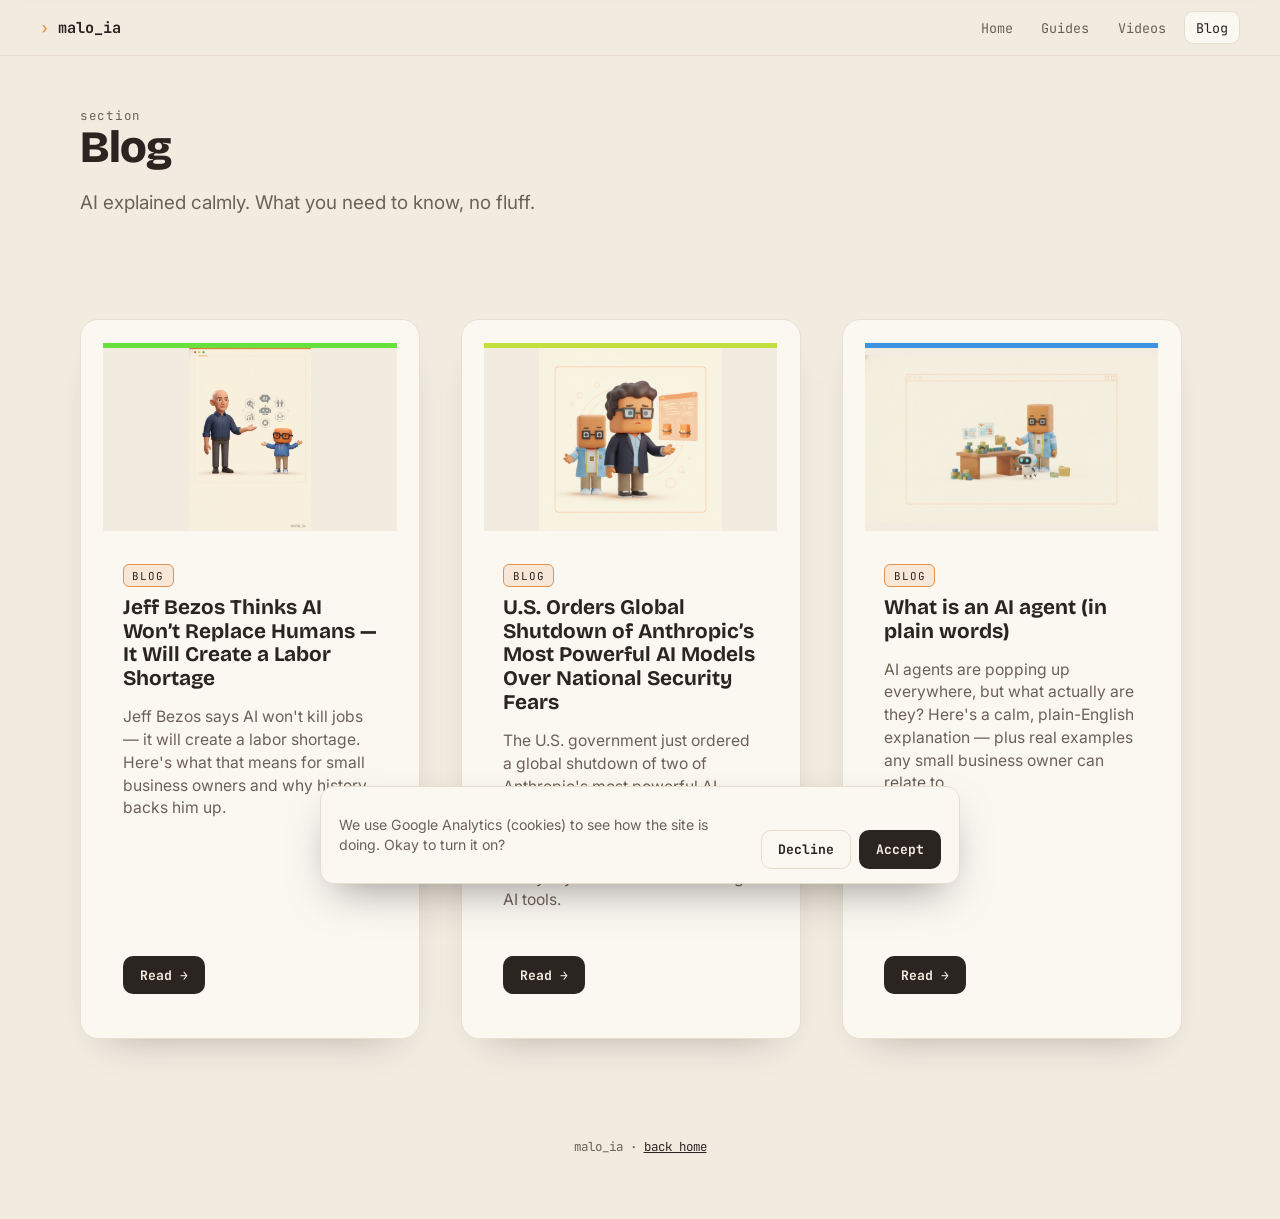
==== blog.html @ bac40493 "malo_ia: sitio completo + motor de contenido" ====
<!DOCTYPE html>
<html lang="en">
<head>
<meta charset="UTF-8">
<meta name="viewport" content="width=device-width, initial-scale=1.0">
<title>Blog — malo_ia</title>
<meta name="description" content="AI explained calmly, no jargon, no hype.">
<link rel="preconnect" href="https://fonts.googleapis.com">
<link rel="preconnect" href="https://fonts.gstatic.com" crossorigin>
<link href="https://fonts.googleapis.com/css2?family=Bricolage+Grotesque:opsz,wght@12..96,600;12..96,800&family=Inter:wght@400;500;600&family=JetBrains+Mono:wght@400;500;700&display=swap" rel="stylesheet">
<link rel="stylesheet" href="styles.css">
<link rel="stylesheet" href="app.css">
</head>
<body data-view="section" data-section="blog">

  <nav class="topnav">
    <a class="topnav__brand" href="index.html">malo_ia</a>
    <a class="topnav__link" href="index.html">Home</a>
    <a class="topnav__link" href="guias.html">Guides</a>
    <a class="topnav__link" href="memes.html">Videos</a>
    <a class="topnav__link is-active" href="blog.html">Blog</a>
  </nav>

  <header class="section" data-fallback>
    <p class="section__eyebrow">section</p>
    <h1 class="section__title">Blog</h1>
    <p class="lede">AI explained calmly. What you need to know, no fluff.</p>
  </header>

  <main class="section">
    <div id="malo-grid" class="grid"></div>
  </main>

  <footer class="foot">
    malo_ia · <a href="index.html">back home</a>
  </footer>

  <script src="app.js"></script>
</body>
</html>
---- styles.css ----
/* ════════════════════════════════════════════════════════════════
   Malo IA — Landing
   Identidad: toda la web vive dentro de un "editor de código".
   Paleta derivada de BIX. Recorrido de frío → cálido al bajar.
   ════════════════════════════════════════════════════════════════ */

:root{
  --ink:        #2a2521;   /* texto, casi negro cálido */
  --ink-soft:   #6b6157;
  --cream:      #f2ebe0;   /* fondo cálido base */
  --panel:      #fbf8f2;   /* paneles claros */
  --orange:     #e3924f;   /* acento BIX */
  --blue:       #8cbdd9;   /* hoodie BIX */
  --yellow:     #efbb47;   /* cierre BIX (pop) */
  --night:      #16212e;   /* el ruido (frío/oscuro) */
  --night-soft: #243446;

  --maxw: 1120px;
  --r: 16px;

  --font-display: "Bricolage Grotesque", system-ui, sans-serif;
  --font-body: "Inter", system-ui, sans-serif;
  --font-mono: "JetBrains Mono", ui-monospace, monospace;
}

*{ box-sizing:border-box; margin:0; padding:0; }
html{ scroll-behavior:smooth; }
body{
  font-family:var(--font-body);
  color:var(--ink);
  background:var(--cream);
  -webkit-font-smoothing:antialiased;
  overflow-x:hidden;
}
img{ display:block; max-width:100%; }

.wrap{ width:min(100% - 2.5rem, var(--maxw)); margin-inline:auto; }

/* ── Tipografía compartida ───────────────────────────────────────── */
.eyebrow{
  font-family:var(--font-mono);
  font-size:.78rem; letter-spacing:.14em; text-transform:lowercase;
  color:var(--ink-soft); margin-bottom:1rem;
}
.headline{
  font-family:var(--font-display); font-weight:800;
  font-size:clamp(2rem, 6vw, 3.6rem); line-height:1.02;
  letter-spacing:-.02em; max-width:16ch;
}
.lede{
  font-size:clamp(1rem, 1.6vw, 1.18rem); line-height:1.5;
  color:var(--ink-soft); max-width:42ch; margin-top:1.1rem;
}

/* ════════════════════  S1 · HERO  ════════════════════ */
.hero{
  min-height:100svh; display:flex; align-items:center;
  padding:5rem 0 3rem; background:var(--cream);
}
.hero .wrap{ display:flex; flex-direction:column; align-items:center; text-align:center; }
.brandmark{
  font-family:var(--font-mono); font-weight:700; font-size:.95rem;
  letter-spacing:.05em; color:var(--ink); margin-bottom:1.6rem;
}
.brandmark::before{ content:"› "; color:var(--orange); }

/* la ventana de editor = firma del sitio */
.editor{
  width:min(100%, 880px);
  background:var(--panel);
  border:1px solid #e6ddcf;
  border-radius:var(--r);
  box-shadow:0 30px 60px -28px rgba(42,37,33,.45), 0 2px 0 #fff inset;
  overflow:hidden;
}
.editor__bar{
  display:flex; align-items:center; gap:.5rem;
  padding:.7rem 1rem; background:#f4eee3; border-bottom:1px solid #e9e0d1;
}
.dot{ width:11px; height:11px; border-radius:50%; }
.dot--orange{ background:var(--orange); }
.dot--blue{ background:var(--blue); }
.dot--yellow{ background:var(--yellow); }
.editor__tab{
  font-family:var(--font-mono); font-size:.8rem; color:var(--ink-soft);
  margin-left:.7rem; padding:.15rem .6rem; background:#fff;
  border:1px solid #e9e0d1; border-radius:7px;
}
.editor__status{
  font-family:var(--font-mono); font-size:.72rem; color:var(--orange);
  margin-left:auto; display:flex; align-items:center; gap:.4rem;
}
.editor__status::before{
  content:""; width:7px; height:7px; border-radius:50%;
  background:var(--orange); box-shadow:0 0 0 0 rgba(227,146,79,.6);
  animation:pulse 2s infinite;
}
@keyframes pulse{ 70%{ box-shadow:0 0 0 6px rgba(227,146,79,0);} 100%{ box-shadow:0 0 0 0 rgba(227,146,79,0);} }

.editor__stage{
  position:relative; aspect-ratio:16/9; overflow:hidden; background:#dfe7ee;
}
.editor__stage > spline-viewer,
.editor__stage > iframe{ position:absolute; inset:0; width:100%; height:100%; border:0; }
.stage__bg{ position:absolute; inset:0; width:100%; height:100%; object-fit:cover; }
.stage__bix{
  position:absolute; bottom:-2%; left:50%; transform:translateX(-50%);
  width:34%; min-width:160px; object-fit:contain; filter:drop-shadow(0 18px 22px rgba(0,0,0,.18));
}
.stage__comment{
  position:absolute; left:1rem; top:1rem;
  font-family:var(--font-mono); font-size:.8rem; color:#fff;
  background:rgba(22,33,46,.55); padding:.3rem .65rem; border-radius:6px;
  backdrop-filter:blur(3px);
}

.hero__title{
  font-family:var(--font-display); font-weight:800;
  font-size:clamp(1.8rem, 4.4vw, 3rem); line-height:1.04; letter-spacing:-.02em;
  max-width:18ch; margin:2.4rem auto 0;
}
.hero__sub{ font-size:clamp(1rem,1.6vw,1.18rem); color:var(--ink-soft); margin-top:1rem; }
.hero__cue{
  font-family:var(--font-mono); font-size:.78rem; color:var(--ink-soft);
  margin-top:2.4rem; display:flex; flex-direction:column; align-items:center; gap:.3rem;
}
.hero__cue span{ animation:bob 1.8s ease-in-out infinite; font-size:1rem; }
@keyframes bob{ 50%{ transform:translateY(5px);} }

/* ════════════════════  Escenas (común)  ════════════════════ */
.scene{ position:relative; min-height:100svh; display:flex; align-items:center; overflow:hidden; }
.scene__bg{ position:absolute; inset:0; width:100%; height:120%; top:-10%; object-fit:cover; z-index:0; }
.scene__inner{ position:relative; z-index:2; width:min(100% - 2.5rem, var(--maxw)); margin-inline:auto;
  padding:6rem 0; display:flex; align-items:center; gap:2rem; }
.scene__inner--center{ flex-direction:column; text-align:center; justify-content:center; }
.copy{ position:relative; z-index:2; }

/* ── S2 · El ruido (capas + pin) ── */
.scene--noise{ background:var(--night); color:#eaf0f6; }
.scene--noise .eyebrow{ color:#8aa0b6; }
.scene--noise .lede{ color:#eaf1f8; }
.layers{ position:relative; width:100%; height:100svh; display:flex; align-items:center; justify-content:center; }
.layer{ position:absolute; inset:0; width:100%; height:100%; object-fit:cover; }
.layer--bg{ z-index:0; opacity:.9; }
.layer--front{ z-index:1; opacity:.95; }
.layer--char{ z-index:2; object-fit:contain; width:auto; height:46%; left:50%; top:54%; transform:translate(-50%,-50%); }
.scene--noise .copy{ z-index:3; text-align:center; padding:1.8rem 1.6rem; border-radius:18px;
  text-shadow:0 2px 18px rgba(0,0,0,.92);
  background:radial-gradient(ellipse at center, rgba(8,13,20,.62), rgba(8,13,20,0) 72%); }
.copy--center{ margin-inline:auto; }

/* ── S3 · Te tengo ── */
.scene--order{ background:#ece2d2; }
.scene--order .copy{
  background:rgba(251,248,242,.80);
  -webkit-backdrop-filter:blur(7px); backdrop-filter:blur(7px);
  padding:1.7rem 1.9rem; border-radius:16px;
  border:1px solid rgba(255,255,255,.55);
  box-shadow:0 18px 40px -28px rgba(42,37,33,.5);
}
.figure--right{ width:42%; max-width:460px; object-fit:contain; margin-left:auto;
  filter:drop-shadow(0 24px 30px rgba(0,0,0,.16)); }
@media (max-width:780px){ .scene--order .scene__inner{ flex-direction:column-reverse; } .figure--right{ width:78%; margin:0 auto; } }

/* ── S4 · Lo que aprendes (riel horizontal) ── */
.scene--value{ background:#f4eee4; display:block; align-items:initial; }
.value__head{ position:relative; z-index:2; padding-top:6rem; }
.rail{ position:relative; z-index:2; height:100svh; display:flex; align-items:center; }
.rail__track{ display:flex; gap:1.5rem; padding:0 max(2.5rem, calc((100vw - var(--maxw))/2)); will-change:transform; }
.card{
  flex:0 0 78vw; max-width:340px; background:var(--panel);
  border:1px solid #e8dfd0; border-radius:18px; padding:1.4rem;
  box-shadow:0 20px 40px -26px rgba(42,37,33,.4);
}
@media (min-width:780px){ .card{ flex-basis:320px; } }
.card img{ width:100%; aspect-ratio:16/10; object-fit:contain; margin-bottom:1rem; }
.card h3{ font-family:var(--font-display); font-weight:700; font-size:1.3rem; margin-bottom:.4rem; }
.card p{ color:var(--ink-soft); font-size:.98rem; line-height:1.45; }
.card--bix{ background:linear-gradient(160deg,#fff,#f3ebdc); border-color:var(--yellow); }

/* ── S5 · El cambio (wipe antes/después) ── */
.scene--shift{ background:#efe6d8; }
.beforeafter{ position:relative; width:min(100%, 820px); aspect-ratio:16/9;
  margin:2rem auto 0; border-radius:var(--r); overflow:hidden;
  box-shadow:0 30px 60px -30px rgba(42,37,33,.5); }
.ba{ position:absolute; inset:0; width:100%; height:100%; object-fit:cover; }
.ba--before{ z-index:1; filter:saturate(.8); }
.ba--after{ z-index:2; clip-path:inset(0 0 0 100%); } /* JS revela */
.ba__tag{ position:absolute; bottom:1rem; z-index:3; font-family:var(--font-mono);
  font-size:.72rem; padding:.25rem .6rem; border-radius:6px; background:rgba(255,255,255,.85); }
.ba__tag--before{ left:1rem; }
.ba__tag--after{ right:1rem; background:var(--yellow); }

/* ── S6 · CTA ── */
.scene--cta{ background:#f2e6d2; }
.figure--wave{ width:34%; max-width:300px; object-fit:contain; margin:0 auto 1.5rem;
  filter:drop-shadow(0 22px 26px rgba(0,0,0,.16)); }
.btn{
  display:inline-block; margin-top:1.8rem; font-family:var(--font-mono); font-weight:700;
  font-size:.95rem; color:#fff; background:var(--ink); text-decoration:none;
  padding:.9rem 1.6rem; border-radius:10px; transition:transform .15s ease, background .15s ease;
}
.btn:hover{ transform:translateY(-2px); background:var(--orange); }
.btn:focus-visible{ outline:3px solid var(--blue); outline-offset:3px; }
.signoff{ font-family:var(--font-mono); font-size:.76rem; color:var(--ink-soft); margin-top:2.4rem; }

/* ── Redes sociales (CTA) ── */
.social__label{ font-family:var(--font-mono); font-size:.8rem; color:var(--ink-soft); margin-top:1.8rem; }
.social{ display:flex; flex-wrap:wrap; gap:.7rem; justify-content:center; margin-top:.9rem; }
.social__link{
  font-family:var(--font-mono); font-weight:700; font-size:.92rem;
  color:var(--ink); text-decoration:none;
  padding:.7rem 1.15rem; border-radius:10px;
  background:var(--panel); border:1px solid #e6ddcf;
  transition:transform .15s ease, background .15s ease, color .15s ease, border-color .15s ease;
}
.social__link::before{ content:"\203A  "; color:var(--orange); }
.social__link:hover{ transform:translateY(-2px); background:var(--ink); color:var(--cream); border-color:var(--ink); }
.social__link:hover::before{ color:var(--yellow); }
.social__link:focus-visible{ outline:3px solid var(--blue); outline-offset:3px; }

/* ── Animación base (revelado) ── */
[data-anim="up"]{ opacity:0; transform:translateY(24px); }
.is-in[data-anim="up"], [data-anim="up"].is-in{ opacity:1; transform:none; }

/* ── Accesibilidad / movimiento reducido ── */
@media (prefers-reduced-motion:reduce){
  html{ scroll-behavior:auto; }
  *{ animation:none !important; transition:none !important; }
  [data-anim="up"]{ opacity:1; transform:none; }
  .ba--after{ clip-path:inset(0 0 0 0); } /* muestra el "después" fijo */
}

/* ── Foco visible global ── */
a:focus-visible, button:focus-visible{ outline:3px solid var(--blue); outline-offset:3px; }
---- app.css ----
/* ════════════════════════════════════════════════════════════════
   malo_ia — componentes de contenido (carrusel + secciones + nav)
   Usa las mismas variables que styles.css (:root). Responsive y con
   la misma vibra cálida de la landing.
   ════════════════════════════════════════════════════════════════ */

/* ── Ajustes a la landing ──────────────────────────────────────────────────
   1) En las escenas centradas, el título y el lede comparten el mismo eje
      (sin margin auto, el lede quedaba corrido a la izquierda).
   2) S2 ahora es cálida: el eyebrow gris-azulado se perdía → tono cálido legible. */
.scene--noise .headline, .scene--noise .lede,
.scene__inner--center .headline, .scene__inner--center .lede{ margin-inline:auto; }
.scene--noise .eyebrow{ color:#f3ead9; }

/* 3) S4 'what you learn': llenar el hueco entre el titulo y las tarjetas con
      una linea de apoyo + BIX presentando (flota suave), y subir las cards. */
.value__head{ display:flex; align-items:center; gap:2.5rem; flex-wrap:wrap; padding-top:5rem; }
.value__intro{ flex:1 1 360px; }
.value__intro .lede{ margin-top:1.1rem; }
.value__bix{
  flex:0 0 auto; width:min(34%, 300px); object-fit:contain;
  filter:drop-shadow(0 18px 26px rgba(42,37,33,.18));
  animation: valBixFloat 5s ease-in-out infinite;
}
@keyframes valBixFloat{ 0%,100%{ transform:translateY(0); } 50%{ transform:translateY(-12px); } }
.scene--value .rail{ height:auto; min-height:auto; padding:2.5rem 0 3.5rem; }
@media (max-width:780px){
  .value__bix{ width:62%; margin:0 auto; }
  .value__head{ padding-top:4rem; }
}
@media (prefers-reduced-motion:reduce){ .value__bix{ animation:none; } }

/* 4) S6 'your turn': el texto secundario se perdia sobre el fondo brillante.
      Lo paso a oscuro con un halo suave + agrego botones a las secciones. */
.scene--cta .eyebrow,
.scene--cta .lede,
.scene--cta .social__label,
.scene--cta .signoff{
  color: var(--ink);
  text-shadow: 0 1px 2px rgba(255,251,244,.6), 0 2px 16px rgba(255,251,244,.85);
}
.scene--cta .lede{ font-weight:500; }
.cta-sections{ display:flex; gap:.7rem; flex-wrap:wrap; justify-content:center; margin-top:1.9rem; }
.cta-sections .btn{ font-size:.9rem; padding:.85rem 1.4rem; }

/* ── Nav superior (para movernos entre apartados) ── */
.topnav{
  position:sticky; top:0; z-index:50;
  display:flex; align-items:center; gap:.4rem; flex-wrap:wrap;
  padding:.7rem clamp(1rem, 4vw, 2.5rem);
  background:rgba(242,235,224,.82); backdrop-filter:blur(10px);
  border-bottom:1px solid var(--border, #e6ddcf);
}
.topnav__brand{
  font-family:var(--font-mono); font-weight:700; font-size:.95rem;
  color:var(--ink); text-decoration:none; margin-right:auto;
}
.topnav__brand::before{ content:"› "; color:var(--orange); }
.topnav__link{
  font-family:var(--font-mono); font-size:.84rem; color:var(--ink-soft);
  text-decoration:none; padding:.4rem .7rem; border-radius:9px;
  transition:background .15s ease, color .15s ease;
}
.topnav__link:hover{ background:var(--panel); color:var(--ink); }
.topnav__link.is-active{ color:var(--ink); background:var(--panel); border:1px solid var(--border,#e6ddcf); }

/* ── Encabezado de sección ── */
.section{ width:min(100% - 2.5rem, var(--maxw)); margin:0 auto; padding:3.2rem 0; }
.section__head{ margin-bottom:1.6rem; }
.section__head--row{ display:flex; align-items:flex-end; justify-content:space-between; gap:1rem; flex-wrap:wrap; }
.section__eyebrow{
  font-family:var(--font-mono); font-size:.78rem; letter-spacing:.14em;
  text-transform:lowercase; color:var(--ink-soft);
}
.section__title{
  font-family:var(--font-display); font-weight:800;
  font-size:clamp(1.7rem, 5vw, 2.8rem); line-height:1.04; letter-spacing:-.02em;
}
.section__more{
  font-family:var(--font-mono); font-size:.85rem; color:var(--ink);
  text-decoration:none; border-bottom:2px solid var(--yellow);
}

/* ── Ajustes responsive (móvil / tablet) ── */
@media (max-width:560px){
  .section{ padding:2.2rem 0; }
  .topnav{ padding:.6rem .9rem; gap:.2rem; }
  .topnav__link{ padding:.35rem .5rem; font-size:.8rem; }
  .article{ padding:1.6rem 0 1rem; }
  .carousel__rail{ padding-left:1rem; padding-right:1rem; }
}

/* ── Carrusel "lo nuevo" ── */
.carousel{ position:relative; }
.carousel__rail{
  display:flex; gap:1.2rem; overflow-x:auto; scroll-snap-type:x mandatory;
  padding:.4rem clamp(1rem,4vw,2.5rem) 1.4rem;
  scrollbar-width:none; -ms-overflow-style:none;
}
.carousel__rail::-webkit-scrollbar{ display:none; }

/* tarjeta del carrusel: SOLO imagen + título en negrita (sin apreturas) */
.snap{
  scroll-snap-align:start; flex:0 0 78vw; max-width:360px;
  text-decoration:none; color:var(--ink); display:block;
}
@media (min-width:780px){ .snap{ flex-basis:360px; } }
.snap__cover{
  width:100%; aspect-ratio:16/9; object-fit:cover; display:block;
  border-radius:16px; border:1px solid var(--border, #e8dfd0); background:var(--cream);
  box-shadow:0 20px 40px -28px rgba(42,37,33,.4);
  transition:transform .18s ease, box-shadow .18s ease;
}
.snap:hover .snap__cover{ transform:translateY(-3px); box-shadow:0 26px 48px -24px rgba(42,37,33,.5); }
.snap__title{
  font-family:var(--font-display); font-weight:800; font-size:1.2rem; line-height:1.18;
  letter-spacing:-.01em; margin-top:.8rem;
}
.snap__title::after{
  content:""; display:block; width:40px; height:4px; border-radius:3px;
  background:var(--acc, var(--orange)); margin-top:.55rem;
}
.carousel__btn{
  position:absolute; top:38%; z-index:5; width:42px; height:42px; border:0; cursor:pointer;
  border-radius:50%; background:var(--ink); color:var(--cream); font-size:1.1rem;
  display:none; align-items:center; justify-content:center;
  box-shadow:0 8px 20px -8px rgba(42,37,33,.6);
}
@media (min-width:900px){ .carousel__btn{ display:flex; } }
.carousel__btn--prev{ left:.3rem; } .carousel__btn--next{ right:.3rem; }

/* ── Grilla de secciones ── */
.grid{
  display:grid; gap:1.4rem;
  /* min(100%, 280px) evita que se desborde en celulares angostos */
  grid-template-columns:repeat(auto-fill, minmax(min(100%, 280px), 1fr));
}

/* ── Tarjeta ── */
.card{
  background:var(--panel); border:1px solid var(--border, #e8dfd0);
  border-radius:18px; overflow:hidden; display:flex; flex-direction:column;
  box-shadow:0 20px 40px -28px rgba(42,37,33,.4);
  transition:transform .18s ease, box-shadow .18s ease;
}
.card:hover{ transform:translateY(-3px); box-shadow:0 26px 48px -26px rgba(42,37,33,.5); }
/* barra de color de la publicación (teoría del color → el grid toma carácter) */
.card__bar{ display:block; height:5px; background:var(--acc, var(--orange)); }
.card__cover{ width:100%; aspect-ratio:16/9; object-fit:cover; background:var(--cream); }
.card__body{ padding:1.1rem 1.2rem 1.3rem; display:flex; flex-direction:column; gap:.55rem; flex:1; }
.card__tag{
  align-self:flex-start; font-family:var(--font-mono); font-size:.68rem;
  letter-spacing:.08em; text-transform:uppercase; padding:.2rem .55rem; border-radius:6px;
  color:var(--ink); background:var(--cream); border:1px solid var(--border,#e8dfd0);
}
.card__tag--guias{ background:#fbf2d6; border-color:var(--yellow); }
.card__tag--memes{ background:#e4f0f7; border-color:var(--blue); }
.card__tag--blog{ background:#f8e7d6; border-color:var(--orange); }
.card__title{ font-family:var(--font-display); font-weight:700; font-size:1.18rem; line-height:1.15; }
.card__text{ color:var(--ink-soft); font-size:.95rem; line-height:1.45; }
.card__caption{
  font-size:.9rem; color:var(--ink-soft); line-height:1.5; white-space:pre-line;
  background:var(--cream); border-radius:10px; padding:.7rem .8rem; border:1px dashed var(--border,#e6ddcf);
}
.card__actions{ display:flex; flex-wrap:wrap; gap:.5rem; margin-top:auto; padding-top:.4rem; }

/* ── Botones ── */
.btn{
  display:inline-flex; align-items:center; gap:.4rem; cursor:pointer;
  font-family:var(--font-mono); font-weight:700; font-size:.82rem; text-decoration:none;
  padding:.6rem 1rem; border-radius:10px; border:1px solid transparent;
  transition:transform .15s ease, background .15s ease, color .15s ease;
}
.btn:hover{ transform:translateY(-2px); }
.btn--primary{ background:var(--ink); color:var(--cream); }
.btn--primary:hover{ background:var(--orange); }
.btn--ghost{ background:var(--panel); color:var(--ink); border-color:var(--border,#e6ddcf); }
.btn--ghost:hover{ background:var(--cream); }
.btn--share{ background:var(--cream); color:var(--ink); border-color:var(--border,#e6ddcf); padding:.55rem .8rem; }

/* ── CTA de embudo (link en bio → guía) ── */
.lead-cta{
  font-family:var(--font-mono); font-size:.8rem; color:var(--ink);
  background:var(--yellow); padding:.55rem .9rem; border-radius:10px; text-decoration:none;
  display:inline-flex; align-items:center; gap:.4rem; font-weight:700;
}
.lead-cta:hover{ filter:brightness(1.03); transform:translateY(-2px); }

/* ── Feed estilo 9gag (apartado de memes) ── */
.feed{ max-width:560px; margin:0 auto; display:flex; flex-direction:column; gap:1.6rem; }
.post{
  background:var(--panel); border:1px solid var(--border, #e8dfd0);
  border-radius:16px; overflow:hidden;
  box-shadow:0 20px 40px -28px rgba(42,37,33,.4);
}
.post__head{ padding:1rem 1.1rem .2rem; display:flex; flex-direction:column; gap:.5rem; }
.post__title{ font-family:var(--font-display); font-weight:800; font-size:1.35rem; line-height:1.15; }
.post__media{ display:block; margin-top:.7rem; background:var(--cream); }
.post__media img{ width:100%; height:auto; display:block; }   /* tamaño real del meme */
.post__video{ width:100%; height:auto; display:block; margin-top:.7rem; background:#000; }
.post__caption{
  padding:.9rem 1.1rem; color:var(--ink-soft); font-size:.93rem; line-height:1.5;
  white-space:pre-line;
}
.post__bar{
  display:flex; flex-wrap:wrap; gap:.5rem; align-items:center;
  padding:.7rem 1rem; border-top:1px solid var(--border, #e8dfd0);
}
.post__cta{ margin:0; border-radius:0; justify-content:center; padding:.85rem; }

/* ── Botones de compartir por red (pills con el color de cada plataforma) ── */
.sbtn{
  display:inline-flex; align-items:center; gap:.45rem; cursor:pointer;
  font-family:var(--font-mono); font-weight:700; font-size:.8rem; text-decoration:none;
  padding:.5rem .85rem; border-radius:999px;
  border:1px solid var(--border, #e6ddcf); background:var(--panel); color:var(--ink);
  transition:transform .15s ease, background .15s ease, border-color .15s ease;
}
.sbtn:hover{ transform:translateY(-2px); }
.sbtn::before{ content:""; width:9px; height:9px; border-radius:50%; flex:0 0 auto; }
.sbtn--wa::before{ background:#25D366; }
.sbtn--fb::before{ background:#1877F2; }
.sbtn--x::before{  background:#111111; }
.sbtn--ig::before{ background:radial-gradient(circle at 30% 107%, #fdf497 0%, #fd5949 45%, #d6249f 70%, #285AEB 100%); }
.sbtn--tt::before{ background:linear-gradient(45deg, #25F4EE, #FE2C55); }
.sbtn--link::before{ background:#6b6157; }

/* ── Visor de post (blog) ── */
.article{ width:min(100% - 2.5rem, 720px); margin:0 auto; padding:2.4rem 0 1rem; }
.article__title{
  font-family:var(--font-display); font-weight:800;
  font-size:clamp(1.8rem, 5vw, 2.8rem); line-height:1.08; letter-spacing:-.02em;
  margin:.5rem 0 1.3rem;
}
.article__cover{
  width:100%; aspect-ratio:16/9; object-fit:cover; border-radius:16px;
  border:1px solid var(--border, #e8dfd0); margin-bottom:1.7rem;
}
.prose{ font-size:1.06rem; line-height:1.72; color:var(--ink); }
.prose h2{ font-family:var(--font-display); font-weight:800; font-size:1.5rem; letter-spacing:-.01em; margin:1.9rem 0 .6rem; }
.prose h3{ font-family:var(--font-display); font-weight:700; font-size:1.2rem; margin:1.4rem 0 .5rem; }
.prose p{ margin:0 0 1rem; }
.prose ul, .prose ol{ margin:0 0 1rem 1.3rem; }
.prose li{ margin:.35rem 0; }
.prose a{ color:var(--ink); text-decoration:underline; text-decoration-color:var(--orange); text-underline-offset:3px; }
.prose blockquote{ border-left:3px solid var(--yellow); padding-left:1rem; margin:1.1rem 0; color:var(--ink-soft); }
.prose code{ font-family:var(--font-mono); font-size:.9em; background:var(--cream); padding:.1rem .35rem; border-radius:5px; }
.prose pre{ background:var(--night); color:#eaf0f6; padding:1rem 1.1rem; border-radius:12px; overflow:auto; margin:0 0 1rem; }
.prose pre code{ background:none; color:inherit; padding:0; }
.prose__fig{ margin:1.6rem 0; }
.prose__fig img, .prose__img{
  width:100%; height:auto; display:block; border-radius:14px;
  border:1px solid var(--border, #e8dfd0);
}
.article__sources{ margin-top:2.2rem; border-top:1px solid var(--border, #e8dfd0); padding-top:1.2rem; }
.article__sources h3{ font-family:var(--font-mono); font-size:.78rem; text-transform:uppercase; letter-spacing:.1em; color:var(--ink-soft); margin-bottom:.5rem; }
.article__sources ul{ margin-left:1.1rem; }
.article__sources a{ color:var(--ink-soft); word-break:break-word; }
.article__share{ margin-top:2rem; display:flex; align-items:center; gap:.5rem; flex-wrap:wrap; }
.article__sharelabel{ font-family:var(--font-mono); font-size:.8rem; color:var(--ink-soft); margin-right:.3rem; }

/* ── Estado vacío ── */
.empty{
  text-align:center; padding:3rem 1rem; color:var(--ink-soft);
  font-family:var(--font-mono); font-size:.9rem;
}

/* ── Revelado (mismo lenguaje que la landing) ── */
.reveal{ opacity:0; transform:translateY(22px); }
.reveal.is-in{ opacity:1; transform:none; transition:opacity .6s ease, transform .6s ease; }
@media (prefers-reduced-motion:reduce){ .reveal{ opacity:1; transform:none; } }

/* ── Aviso de cookies ── */
.cookie-bar{
  position:fixed; left:50%; bottom:1rem; transform:translateX(-50%); z-index:100;
  width:min(100% - 1.5rem, 640px);
  display:flex; align-items:center; gap:1rem; flex-wrap:wrap; justify-content:space-between;
  background:var(--panel); color:var(--ink);
  border:1px solid var(--border, #e6ddcf); border-radius:14px; padding:.9rem 1.1rem;
  box-shadow:0 18px 44px -16px rgba(42,37,33,.5);
}
.cookie-bar p{ margin:0; flex:1 1 260px; font-size:.88rem; line-height:1.45; color:var(--ink-soft); }
.cookie-bar__btns{ display:flex; gap:.5rem; }
.cookie-bar .btn{ font-size:.82rem; }

/* ── Footer reusable ── */
.foot{
  text-align:center; padding:3rem 1rem 4rem;
  font-family:var(--font-mono); font-size:.78rem; color:var(--ink-soft);
}
.foot a{ color:var(--ink); }
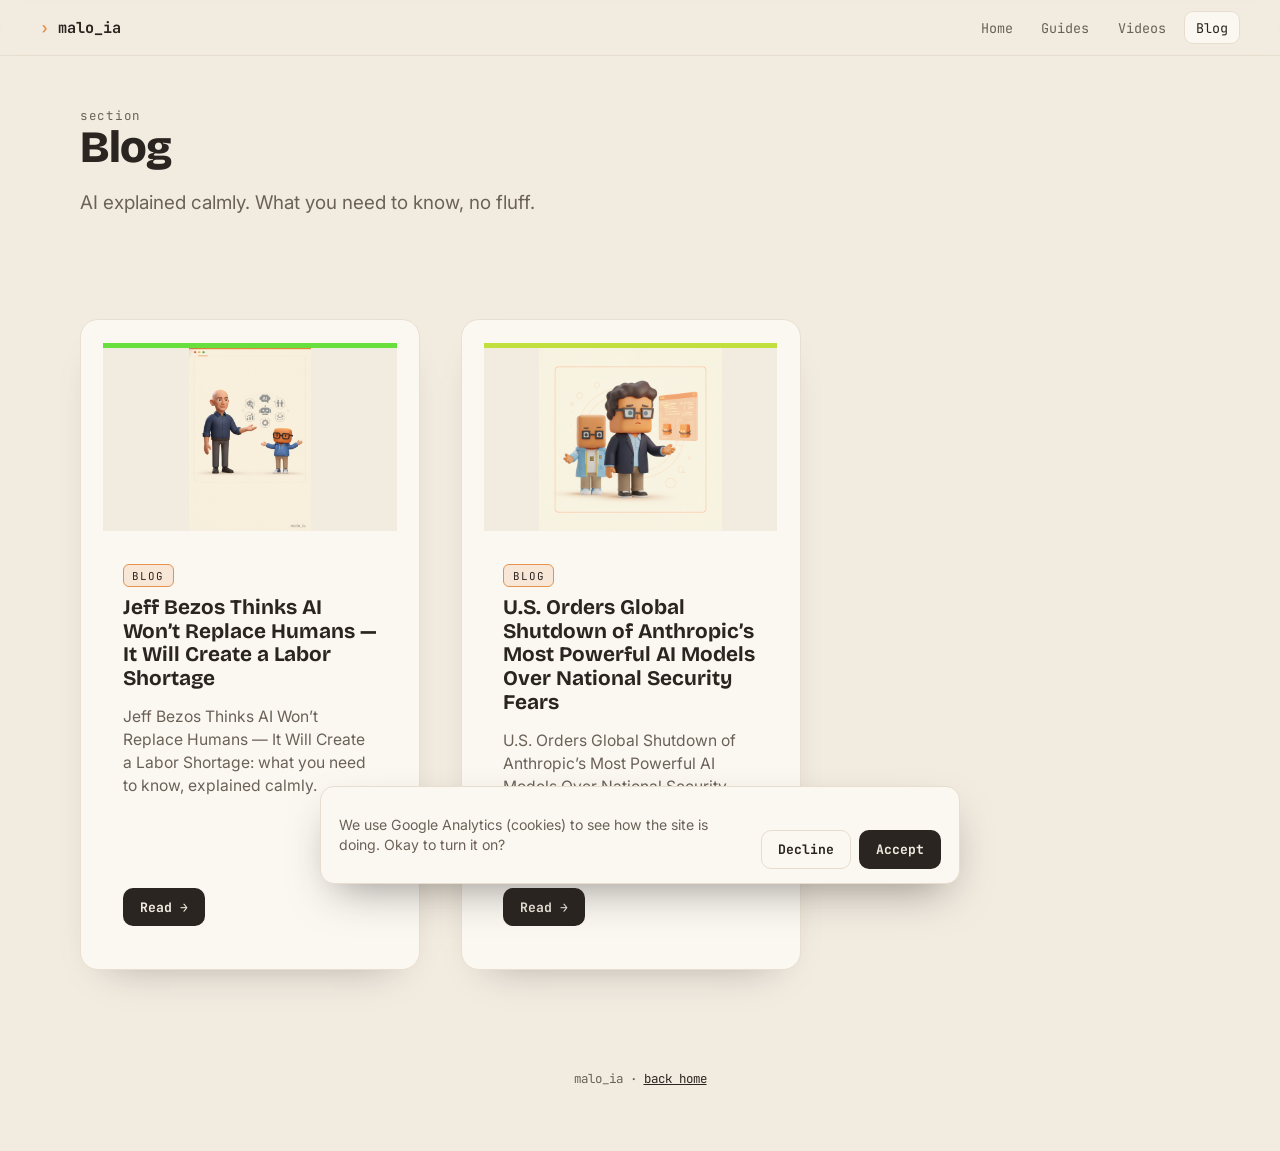
==== commit 4d9365f7: "Mal Mercado: blog automatizado, funnel en vivo y disclaimers" ====
--- a/blog.html
+++ b/blog.html
@@ -10,6 +10,14 @@
 <link href="https://fonts.googleapis.com/css2?family=Bricolage+Grotesque:opsz,wght@12..96,600;12..96,800&family=Inter:wght@400;500;600&family=JetBrains+Mono:wght@400;500;700&display=swap" rel="stylesheet">
 <link rel="stylesheet" href="styles.css">
 <link rel="stylesheet" href="app.css">
+<!-- Google tag (gtag.js) -->
+<script async src="https://www.googletagmanager.com/gtag/js?id=G-H41D8JJQZX"></script>
+<script>
+  window.dataLayer = window.dataLayer || [];
+  function gtag(){dataLayer.push(arguments);}
+  gtag('js', new Date());
+  gtag('config', 'G-H41D8JJQZX');
+</script>
 </head>
 <body data-view="section" data-section="blog">
 
